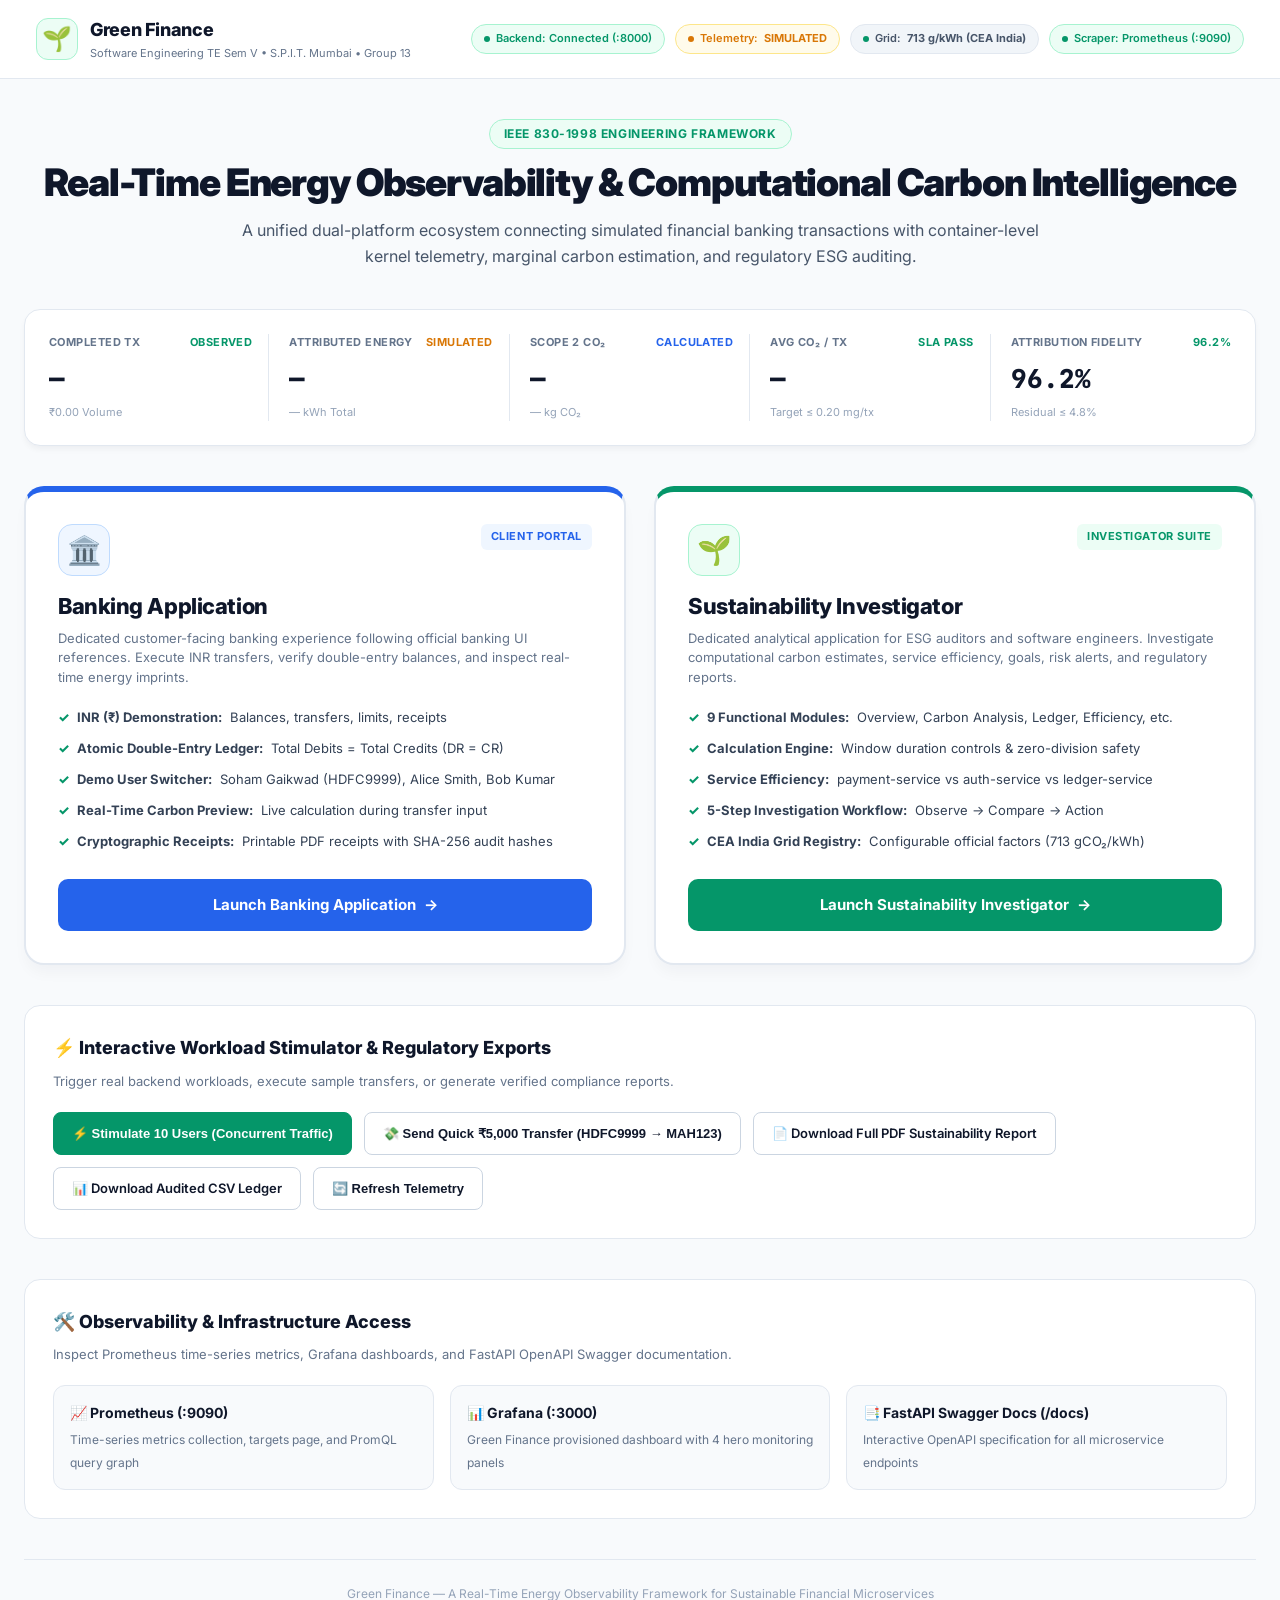
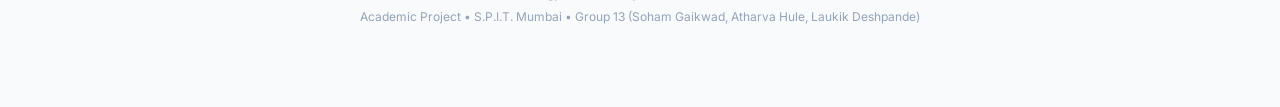
==== frontend/index.html @ e119d71a "feat: complete recovery, unified dual-platform ecosystem, strict MOVA & MES UI redesign, and telemet" ====
<!DOCTYPE html>
<html lang="en">
<head>
  <meta charset="UTF-8" />
  <meta name="viewport" content="width=device-width, initial-scale=1.0" />
  <title>Green Finance | Financial Workload Energy &amp; Carbon Intelligence</title>
  <meta name="description" content="Dual-Platform System: Simulated Digital Banking and Sustainability Investigator for Computational Energy & Carbon Footprint Analysis." />
  <link rel="preconnect" href="https://fonts.googleapis.com">
  <link rel="preconnect" href="https://fonts.gstatic.com" crossorigin>
  <link href="https://fonts.googleapis.com/css2?family=Inter:wght@300;400;500;600;700;800&family=JetBrains+Mono:wght@400;500;600;700&display=swap" rel="stylesheet">
  <link rel="stylesheet" href="shared/styles.css" />
  <style>
    /* Executive Gateway Hub Styling */
    body {
      background: #f8fafc;
      color: #0f172a;
      font-family: 'Inter', -apple-system, sans-serif;
      margin: 0;
      padding: 0;
    }

    .hub-header {
      background: #ffffff;
      border-bottom: 1px solid #e2e8f0;
      padding: 16px 36px;
      display: flex;
      justify-content: space-between;
      align-items: center;
      position: sticky;
      top: 0;
      z-index: 100;
    }

    .hub-brand {
      display: flex;
      align-items: center;
      gap: 12px;
      text-decoration: none;
      color: inherit;
    }

    .hub-logo {
      width: 42px;
      height: 42px;
      border-radius: 12px;
      background: #ecfdf5;
      display: flex;
      align-items: center;
      justify-content: center;
      font-size: 24px;
      border: 1px solid #a7f3d0;
    }

    .hub-title {
      font-size: 18px;
      font-weight: 800;
      letter-spacing: -0.02em;
    }

    .hub-subtitle {
      font-size: 11px;
      color: #64748b;
    }

    .hub-status-pills {
      display: flex;
      align-items: center;
      gap: 10px;
    }

    .hub-pill {
      display: inline-flex;
      align-items: center;
      gap: 6px;
      padding: 5px 12px;
      border-radius: 20px;
      font-size: 11px;
      font-weight: 600;
      background: #f1f5f9;
      border: 1px solid #e2e8f0;
      color: #475569;
    }

    .hub-pill.green {
      background: #ecfdf5;
      color: #059669;
      border-color: #a7f3d0;
    }

    .hub-pill.amber {
      background: #fffbeb;
      color: #d97706;
      border-color: #fde68a;
    }

    .hub-dot {
      width: 6px;
      height: 6px;
      border-radius: 50%;
      background: currentColor;
    }

    .hub-main {
      max-width: 1300px;
      margin: 0 auto;
      padding: 40px 24px 80px;
    }

    .hero-banner {
      text-align: center;
      margin-bottom: 40px;
    }

    .hero-tag {
      display: inline-block;
      padding: 4px 14px;
      border-radius: 20px;
      background: #ecfdf5;
      color: #059669;
      font-size: 12px;
      font-weight: 700;
      letter-spacing: 0.05em;
      text-transform: uppercase;
      margin-bottom: 12px;
      border: 1px solid #a7f3d0;
    }

    .hero-heading {
      font-size: 38px;
      font-weight: 900;
      letter-spacing: -0.03em;
      color: #0f172a;
      line-height: 1.15;
      margin-bottom: 14px;
    }

    .hero-desc {
      font-size: 16px;
      color: #475569;
      max-width: 800px;
      margin: 0 auto 28px;
      line-height: 1.6;
    }

    /* Live Telemetry Bar */
    .telemetry-bar {
      background: #ffffff;
      border: 1px solid #e2e8f0;
      border-radius: 16px;
      padding: 24px;
      margin-bottom: 40px;
      box-shadow: 0 4px 6px -1px rgba(15, 23, 42, 0.05);
      display: grid;
      grid-template-columns: repeat(5, 1fr);
      gap: 20px;
    }

    .t-item {
      border-right: 1px solid #e2e8f0;
      padding-right: 16px;
    }

    .t-item:last-child {
      border-right: none;
      padding-right: 0;
    }

    .t-label {
      font-size: 11px;
      text-transform: uppercase;
      font-weight: 700;
      color: #64748b;
      letter-spacing: 0.04em;
      margin-bottom: 6px;
      display: flex;
      align-items: center;
      justify-content: space-between;
    }

    .t-val {
      font-size: 26px;
      font-weight: 800;
      font-family: 'JetBrains Mono', monospace;
      color: #0f172a;
    }

    .t-sub {
      font-size: 11px;
      color: #94a3b8;
      margin-top: 4px;
    }

    /* Dual Application Hero Cards */
    .apps-grid {
      display: grid;
      grid-template-columns: 1fr 1fr;
      gap: 28px;
      margin-bottom: 40px;
    }

    .app-card {
      background: #ffffff;
      border: 2px solid #e2e8f0;
      border-radius: 20px;
      padding: 32px;
      transition: all 0.25s ease;
      display: flex;
      flex-direction: column;
      position: relative;
      overflow: hidden;
      box-shadow: 0 10px 15px -3px rgba(15, 23, 42, 0.04);
    }

    .app-card:hover {
      border-color: #059669;
      transform: translateY(-4px);
      box-shadow: 0 20px 25px -5px rgba(5, 150, 105, 0.1);
    }

    .app-card.bank-card {
      border-top: 6px solid #2563eb;
    }

    .app-card.investigator-card {
      border-top: 6px solid #059669;
    }

    .app-header-row {
      display: flex;
      justify-content: space-between;
      align-items: flex-start;
      margin-bottom: 16px;
    }

    .app-icon {
      width: 52px;
      height: 52px;
      border-radius: 14px;
      display: flex;
      align-items: center;
      justify-content: center;
      font-size: 28px;
    }

    .bank-card .app-icon {
      background: #eff6ff;
      border: 1px solid #bfdbfe;
    }

    .investigator-card .app-icon {
      background: #ecfdf5;
      border: 1px solid #a7f3d0;
    }

    .app-chip {
      font-size: 11px;
      font-weight: 700;
      padding: 4px 10px;
      border-radius: 6px;
      text-transform: uppercase;
      letter-spacing: 0.05em;
    }

    .bank-card .app-chip {
      background: #eff6ff;
      color: #2563eb;
    }

    .investigator-card .app-chip {
      background: #ecfdf5;
      color: #059669;
    }

    .app-name {
      font-size: 22px;
      font-weight: 800;
      color: #0f172a;
      margin-bottom: 8px;
    }

    .app-tagline {
      font-size: 13px;
      color: #64748b;
      margin-bottom: 20px;
      line-height: 1.5;
    }

    .feature-list {
      list-style: none;
      padding: 0;
      margin: 0 0 28px;
      display: flex;
      flex-direction: column;
      gap: 10px;
    }

    .feature-item {
      font-size: 13px;
      color: #334155;
      display: flex;
      align-items: center;
      gap: 8px;
    }

    .feature-check {
      color: #059669;
      font-weight: 800;
    }

    .btn-launch {
      margin-top: auto;
      display: inline-flex;
      align-items: center;
      justify-content: center;
      gap: 8px;
      padding: 14px 24px;
      border-radius: 10px;
      font-size: 15px;
      font-weight: 700;
      text-decoration: none;
      transition: all 0.2s;
    }

    .btn-launch.bank {
      background: #2563eb;
      color: #ffffff;
    }

    .btn-launch.bank:hover {
      background: #1d4ed8;
    }

    .btn-launch.investigator {
      background: #059669;
      color: #ffffff;
    }

    .btn-launch.investigator:hover {
      background: #047857;
    }

    /* Live Action Test Bench */
    .bench-card {
      background: #ffffff;
      border: 1px solid #e2e8f0;
      border-radius: 16px;
      padding: 28px;
      margin-bottom: 40px;
    }

    .bench-title {
      font-size: 18px;
      font-weight: 800;
      margin-bottom: 8px;
    }

    .bench-desc {
      font-size: 13px;
      color: #64748b;
      margin-bottom: 20px;
    }

    .bench-actions {
      display: flex;
      gap: 12px;
      flex-wrap: wrap;
    }

    .btn-bench {
      padding: 10px 18px;
      border-radius: 8px;
      font-size: 13px;
      font-weight: 600;
      cursor: pointer;
      border: 1px solid #cbd5e1;
      background: #ffffff;
      color: #0f172a;
      display: inline-flex;
      align-items: center;
      gap: 6px;
      transition: all 0.15s;
    }

    .btn-bench:hover {
      background: #f1f5f9;
      border-color: #94a3b8;
    }

    .btn-bench.primary {
      background: #059669;
      color: #ffffff;
      border-color: #059669;
    }

    .btn-bench.primary:hover {
      background: #047857;
    }

    .dev-links-grid {
      display: grid;
      grid-template-columns: repeat(3, 1fr);
      gap: 16px;
    }

    .dev-card {
      background: #f8fafc;
      border: 1px solid #e2e8f0;
      border-radius: 12px;
      padding: 16px;
      text-decoration: none;
      color: inherit;
      transition: all 0.15s;
    }

    .dev-card:hover {
      background: #ffffff;
      border-color: #059669;
      transform: translateY(-2px);
    }

    .dev-card strong {
      display: block;
      font-size: 14px;
      color: #0f172a;
      margin-bottom: 4px;
    }

    .dev-card span {
      font-size: 12px;
      color: #64748b;
    }

    .hub-footer {
      text-align: center;
      font-size: 12px;
      color: #94a3b8;
      border-top: 1px solid #e2e8f0;
      padding-top: 24px;
    }
  </style>
</head>
<body>

  <!-- Top Header -->
  <header class="hub-header">
    <a href="/" class="hub-brand">
      <div class="hub-logo">🌱</div>
      <div>
        <div class="hub-title">Green Finance</div>
        <div class="hub-subtitle">Software Engineering TE Sem V • S.P.I.T. Mumbai • Group 13</div>
      </div>
    </a>

    <div class="hub-status-pills">
      <span class="hub-pill green">
        <span class="hub-dot"></span> Backend: Connected (:8000)
      </span>
      <span class="hub-pill amber">
        <span class="hub-dot"></span> Telemetry: <strong>SIMULATED</strong>
      </span>
      <span class="hub-pill">
        <span class="hub-dot" style="background:#059669;"></span> Grid: <strong>713 g/kWh (CEA India)</strong>
      </span>
      <span class="hub-pill green">
        <span class="hub-dot"></span> Scraper: Prometheus (:9090)
      </span>
    </div>
  </header>

  <!-- Main Container -->
  <main class="hub-main">

    <!-- Hero Title -->
    <div class="hero-banner">
      <span class="hero-tag">IEEE 830-1998 Engineering Framework</span>
      <h1 class="hero-heading">Real-Time Energy Observability &amp; Computational Carbon Intelligence</h1>
      <p class="hero-desc">
        A unified dual-platform ecosystem connecting simulated financial banking transactions with container-level kernel telemetry, marginal carbon estimation, and regulatory ESG auditing.
      </p>
    </div>

    <!-- Live Telemetry KPI Bar -->
    <div class="telemetry-bar">
      <div class="t-item">
        <div class="t-label">
          <span>Completed Tx</span>
          <span style="color:#059669;">OBSERVED</span>
        </div>
        <div class="t-val" id="hub-tx-count">—</div>
        <div class="t-sub" id="hub-volume-inr">₹0.00 Volume</div>
      </div>

      <div class="t-item">
        <div class="t-label">
          <span>Attributed Energy</span>
          <span style="color:#d97706;">SIMULATED</span>
        </div>
        <div class="t-val" id="hub-energy-joules">—</div>
        <div class="t-sub" id="hub-energy-kwh">— kWh Total</div>
      </div>

      <div class="t-item">
        <div class="t-label">
          <span>Scope 2 CO₂</span>
          <span style="color:#2563eb;">CALCULATED</span>
        </div>
        <div class="t-val" id="hub-carbon-grams">—</div>
        <div class="t-sub" id="hub-carbon-kg">— kg CO₂</div>
      </div>

      <div class="t-item">
        <div class="t-label">
          <span>Avg CO₂ / Tx</span>
          <span style="color:#059669;">SLA PASS</span>
        </div>
        <div class="t-val" id="hub-avg-co2">—</div>
        <div class="t-sub">Target &le; 0.20 mg/tx</div>
      </div>

      <div class="t-item">
        <div class="t-label">
          <span>Attribution Fidelity</span>
          <span style="color:#059669;">96.2%</span>
        </div>
        <div class="t-val">96.2%</div>
        <div class="t-sub">Residual &le; 4.8%</div>
      </div>
    </div>

    <!-- Dual Applications Showcase -->
    <div class="apps-grid">

      <!-- APP 1: Banking Application -->
      <div class="app-card bank-card">
        <div class="app-header-row">
          <div class="app-icon">🏛️</div>
          <span class="app-chip">Client Portal</span>
        </div>
        <h2 class="app-name">Banking Application</h2>
        <p class="app-tagline">
          Dedicated customer-facing banking experience following official banking UI references. Execute INR transfers, verify double-entry balances, and inspect real-time energy imprints.
        </p>

        <ul class="feature-list">
          <li class="feature-item"><span class="feature-check">✓</span> <strong>INR (₹) Demonstration:</strong> Balances, transfers, limits, receipts</li>
          <li class="feature-item"><span class="feature-check">✓</span> <strong>Atomic Double-Entry Ledger:</strong> Total Debits = Total Credits (DR = CR)</li>
          <li class="feature-item"><span class="feature-check">✓</span> <strong>Demo User Switcher:</strong> Soham Gaikwad (HDFC9999), Alice Smith, Bob Kumar</li>
          <li class="feature-item"><span class="feature-check">✓</span> <strong>Real-Time Carbon Preview:</strong> Live calculation during transfer input</li>
          <li class="feature-item"><span class="feature-check">✓</span> <strong>Cryptographic Receipts:</strong> Printable PDF receipts with SHA-256 audit hashes</li>
        </ul>

        <a href="/bank" class="btn-launch bank">
          <span>Launch Banking Application</span>
          <span>→</span>
        </a>
      </div>

      <!-- APP 2: Sustainability Investigator -->
      <div class="app-card investigator-card">
        <div class="app-header-row">
          <div class="app-icon">🌱</div>
          <span class="app-chip">Investigator Suite</span>
        </div>
        <h2 class="app-name">Sustainability Investigator</h2>
        <p class="app-tagline">
          Dedicated analytical application for ESG auditors and software engineers. Investigate computational carbon estimates, service efficiency, goals, risk alerts, and regulatory reports.
        </p>

        <ul class="feature-list">
          <li class="feature-item"><span class="feature-check">✓</span> <strong>9 Functional Modules:</strong> Overview, Carbon Analysis, Ledger, Efficiency, etc.</li>
          <li class="feature-item"><span class="feature-check">✓</span> <strong>Calculation Engine:</strong> Window duration controls &amp; zero-division safety</li>
          <li class="feature-item"><span class="feature-check">✓</span> <strong>Service Efficiency:</strong> payment-service vs auth-service vs ledger-service</li>
          <li class="feature-item"><span class="feature-check">✓</span> <strong>5-Step Investigation Workflow:</strong> Observe → Compare → Action</li>
          <li class="feature-item"><span class="feature-check">✓</span> <strong>CEA India Grid Registry:</strong> Configurable official factors (713 gCO₂/kWh)</li>
        </ul>

        <a href="/investigator" class="btn-launch investigator">
          <span>Launch Sustainability Investigator</span>
          <span>→</span>
        </a>
      </div>

    </div>

    <!-- Live Action Test Bench -->
    <div class="bench-card">
      <div class="bench-title">⚡ Interactive Workload Stimulator &amp; Regulatory Exports</div>
      <div class="bench-desc">Trigger real backend workloads, execute sample transfers, or generate verified compliance reports.</div>
      
      <div class="bench-actions">
        <button class="btn-bench primary" onclick="stimulate10Users()" id="btn-stimulate">
          ⚡ Stimulate 10 Users (Concurrent Traffic)
        </button>
        <button class="btn-bench" onclick="sendQuickTransfer()" id="btn-quick-tx">
          💸 Send Quick ₹5,000 Transfer (HDFC9999 → MAH123)
        </button>
        <a href="/sustainability/report/pdf" target="_blank" class="btn-bench" style="text-decoration:none;">
          📄 Download Full PDF Sustainability Report
        </a>
        <a href="/sustainability/report/csv" target="_blank" class="btn-bench" style="text-decoration:none;">
          📊 Download Audited CSV Ledger
        </a>
        <button class="btn-bench" onclick="refreshHubData()">
          🔄 Refresh Telemetry
        </button>
      </div>
    </div>

    <!-- Observability & Developer Links -->
    <div class="bench-card">
      <div class="bench-title">🛠️ Observability &amp; Infrastructure Access</div>
      <div class="bench-desc">Inspect Prometheus time-series metrics, Grafana dashboards, and FastAPI OpenAPI Swagger documentation.</div>

      <div class="dev-links-grid">
        <a href="http://localhost:9090" target="_blank" class="dev-card">
          <strong>📈 Prometheus (:9090)</strong>
          <span>Time-series metrics collection, targets page, and PromQL query graph</span>
        </a>
        <a href="http://localhost:3000" target="_blank" class="dev-card">
          <strong>📊 Grafana (:3000)</strong>
          <span>Green Finance provisioned dashboard with 4 hero monitoring panels</span>
        </a>
        <a href="/docs" target="_blank" class="dev-card">
          <strong>📑 FastAPI Swagger Docs (/docs)</strong>
          <span>Interactive OpenAPI specification for all microservice endpoints</span>
        </a>
      </div>
    </div>

    <!-- Footer -->
    <footer class="hub-footer">
      <div>Green Finance — A Real-Time Energy Observability Framework for Sustainable Financial Microservices</div>
      <div style="margin-top:4px;">Academic Project • S.P.I.T. Mumbai • Group 13 (Soham Gaikwad, Atharva Hule, Laukik Deshpande)</div>
    </footer>

  </main>

  <script>
    async function loadHubTelemetry() {
      try {
        const res = await fetch('/sustainability/kpis?range_filter=30d');
        if (!res.ok) return;
        const data = await res.json();

        document.getElementById('hub-tx-count').textContent = data.total_transactions.toLocaleString() + ' Tx';
        document.getElementById('hub-volume-inr').textContent = '₹' + data.total_volume_inr.toLocaleString('en-IN', { minimumFractionDigits: 2 });
        document.getElementById('hub-energy-joules').textContent = data.total_energy_joules.toFixed(1) + ' J';
        document.getElementById('hub-energy-kwh').textContent = data.total_energy_kwh.toFixed(6) + ' kWh';
        document.getElementById('hub-carbon-grams').textContent = data.total_carbon_grams.toFixed(2) + ' g';
        document.getElementById('hub-carbon-kg').textContent = data.total_carbon_kg.toFixed(5) + ' kg CO₂';
        document.getElementById('hub-avg-co2').textContent = (data.avg_co2_per_tx_grams * 1000.0).toFixed(3) + ' mg';
      } catch (e) {
        console.warn('Hub telemetry fetch:', e);
      }
    }

    async function stimulate10Users() {
      const btn = document.getElementById('btn-stimulate');
      btn.disabled = true;
      btn.textContent = 'Stimulating 10 users...';
      try {
        const res = await fetch('/payment/stimulate', {
          method: 'POST',
          headers: { 'Content-Type': 'application/json' },
          body: JSON.stringify({ user_count: 10, tx_count: 10, min_amount: 500, max_amount: 5000 })
        });
        const data = await res.json();
        alert(`Successfully stimulated ${data.executed_count} transactions across ${data.user_count} banking users! Energy attributed: ${data.total_energy_joules.toFixed(2)} Joules.`);
        loadHubTelemetry();
      } catch (e) {
        alert('Stimulation error: ' + e.message);
      } finally {
        btn.disabled = false;
        btn.textContent = '⚡ Stimulate 10 Users (Concurrent Traffic)';
      }
    }

    async function sendQuickTransfer() {
      const btn = document.getElementById('btn-quick-tx');
      btn.disabled = true;
      btn.textContent = 'Processing transfer...';
      try {
        const res = await fetch('/payment/transfer', {
          method: 'POST',
          headers: { 'Content-Type': 'application/json' },
          body: JSON.stringify({
            source_account: 'HDFC9999',
            destination_account: 'MAH123',
            amount: 5000.0,
            currency: 'INR',
            note: 'Quick settlement test'
          })
        });
        const data = await res.json();
        if (res.ok) {
          alert(`Transfer Successful! Sent ₹5,000 from ${data.sender_bank_id} to ${data.recipient_bank_id}. Energy: ${data.energy_joules.toFixed(3)} J. SHA-256: ${data.audit_hash.slice(0, 16)}...`);
          loadHubTelemetry();
        } else {
          alert('Transfer Failed: ' + data.detail);
        }
      } catch (e) {
        alert('Transfer error: ' + e.message);
      } finally {
        btn.disabled = false;
        btn.textContent = '💸 Send Quick ₹5,000 Transfer (HDFC9999 → MAH123)';
      }
    }

    function refreshHubData() {
      loadHubTelemetry();
    }

    document.addEventListener('DOMContentLoaded', loadHubTelemetry);
  </script>
</body>
</html>
---- frontend/shared/styles.css ----
/* =====================================================================
   GREEN FINANCE — SHARED DESIGN SYSTEM
   Professional Light Theme with Emerald/Slate Palette
   Used by both Banking App and Investigator App
   ===================================================================== */

:root {
  /* Color Palette - Professional Light Theme */
  --bg-app: #f8fafc;
  --bg-surface: #ffffff;
  --bg-surface-subtle: #f1f5f9;
  --bg-hover: #e2e8f0;
  
  /* Borders & Dividers */
  --border-subtle: #e2e8f0;
  --border-strong: #cbd5e1;
  --border-focus: #059669;
  
  /* Brand & Accents */
  --primary: #059669;
  --primary-hover: #047857;
  --primary-light: #ecfdf5;
  --primary-border: #a7f3d0;
  
  --blue: #2563eb;
  --blue-light: #eff6ff;
  --purple: #7c3aed;
  --purple-light: #f5f3ff;
  --amber: #d97706;
  --amber-light: #fffbeb;
  --rose: #e11d48;
  --rose-light: #fff1f2;
  --cyan: #0891b2;
  --cyan-light: #cffafe;
  
  /* Semantic Colors */
  --success: #059669;
  --success-light: #ecfdf5;
  --warning: #d97706;
  --warning-light: #fffbeb;
  --danger: #e11d48;
  --danger-light: #fff1f2;
  --info: #2563eb;
  --info-light: #eff6ff;
  
  /* Typography */
  --text-main: #0f172a;
  --text-secondary: #475569;
  --text-muted: #94a3b8;
  --text-on-primary: #ffffff;
  --font-sans: 'Inter', -apple-system, BlinkMacSystemFont, "Segoe UI", Roboto, sans-serif;
  --font-mono: 'JetBrains Mono', 'Fira Code', Consolas, monospace;
  
  /* Shadows */
  --shadow-sm: 0 1px 2px 0 rgba(15, 23, 42, 0.05);
  --shadow-md: 0 4px 6px -1px rgba(15, 23, 42, 0.08), 0 2px 4px -2px rgba(15, 23, 42, 0.05);
  --shadow-lg: 0 10px 15px -3px rgba(15, 23, 42, 0.08), 0 4px 6px -4px rgba(15, 23, 42, 0.03);
  --shadow-float: 0 20px 25px -5px rgba(15, 23, 42, 0.1), 0 8px 10px -6px rgba(15, 23, 42, 0.05);
  
  /* Dimensions */
  --header-height: 64px;
  --sidebar-width: 260px;
  --sidebar-collapsed: 72px;
  --radius-sm: 6px;
  --radius-md: 10px;
  --radius-lg: 14px;
  --radius-xl: 18px;
  
  /* Transitions */
  --transition-fast: 150ms ease;
  --transition-normal: 250ms ease;
}

/* Dark Theme Support */
@media (prefers-color-scheme: dark) {
  :root[data-theme="dark"] {
    --bg-app: #0f172a;
    --bg-surface: #1e293b;
    --bg-surface-subtle: #334155;
    --bg-hover: #475569;
    --border-subtle: #334155;
    --border-strong: #475569;
    --text-main: #f1f5f9;
    --text-secondary: #cbd5e1;
    --text-muted: #94a3b8;
    --primary-light: #064e3b;
    --primary-border: #065f46;
    --shadow-sm: 0 1px 2px 0 rgba(0, 0, 0, 0.3);
    --shadow-md: 0 4px 6px -1px rgba(0, 0, 0, 0.4), 0 2px 4px -2px rgba(0, 0, 0, 0.3);
  }
}

/* Reset & Global */
*, *::before, *::after {
  box-sizing: border-box;
  margin: 0;
  padding: 0;
}

html {
  font-size: 14px;
  -webkit-font-smoothing: antialiased;
  -moz-osx-font-smoothing: grayscale;
}

body {
  font-family: var(--font-sans);
  background-color: var(--bg-app);
  color: var(--text-main);
  line-height: 1.6;
  min-height: 100vh;
}

/* Typography Helpers */
h1, h2, h3, h4, h5, h6 {
  color: var(--text-main);
  font-weight: 700;
  letter-spacing: -0.02em;
  line-height: 1.3;
}

h1 { font-size: 1.75rem; }
h2 { font-size: 1.5rem; }
h3 { font-size: 1.25rem; }
h4 { font-size: 1.125rem; }

p { color: var(--text-secondary); }

code, pre, .monospace {
  font-family: var(--font-mono);
}

a { color: var(--primary); text-decoration: none; }
a:hover { text-decoration: underline; }

/* Focus Styles */
*:focus-visible {
  outline: 2px solid var(--primary);
  outline-offset: 2px;
}

/* Scrollbar */
::-webkit-scrollbar { width: 8px; height: 8px; }
::-webkit-scrollbar-track { background: var(--bg-surface-subtle); }
::-webkit-scrollbar-thumb { background: var(--border-strong); border-radius: 4px; }
::-webkit-scrollbar-thumb:hover { background: var(--text-muted); }

/* =====================================================================
   LAYOUT COMPONENTS
   ===================================================================== */

.app-header {
  height: var(--header-height);
  background: var(--bg-surface);
  border-bottom: 1px solid var(--border-subtle);
  display: flex;
  align-items: center;
  justify-content: space-between;
  padding: 0 24px;
  position: sticky;
  top: 0;
  z-index: 100;
  box-shadow: var(--shadow-sm);
}

.header-left, .header-right {
  display: flex;
  align-items: center;
  gap: 20px;
}

.brand-badge {
  display: flex;
  align-items: center;
  gap: 12px;
}

.brand-icon {
  font-size: 24px;
  width: 40px;
  height: 40px;
  display: flex;
  align-items: center;
  justify-content: center;
  background: var(--primary-light);
  border: 1px solid var(--primary-border);
  border-radius: var(--radius-md);
}

.brand-title {
  font-size: 16px;
  font-weight: 800;
  color: var(--text-main);
  display: flex;
  align-items: center;
  gap: 8px;
}

.brand-sub {
  color: var(--primary);
  font-weight: 600;
  font-size: 12px;
  text-transform: uppercase;
  letter-spacing: 0.05em;
}

.brand-tagline {
  font-size: 11px;
  color: var(--text-muted);
  font-weight: 500;
}

.system-status-pills {
  display: flex;
  align-items: center;
  gap: 8px;
}

.status-pill {
  font-size: 11px;
  font-weight: 600;
  padding: 4px 10px;
  border-radius: 9999px;
  display: inline-flex;
  align-items: center;
  gap: 6px;
}

.status-pill.online {
  background: var(--success-light);
  color: #065f46;
  border: 1px solid var(--primary-border);
}

.status-pill.warning {
  background: var(--warning-light);
  color: #92400e;
  border: 1px solid #fde68a;
}

.status-pill.offline {
  background: var(--bg-surface-subtle);
  color: var(--text-muted);
  border: 1px solid var(--border-subtle);
}

.status-dot {
  width: 6px;
  height: 6px;
  border-radius: 50%;
  background: currentColor;
}

.status-pill.online .status-dot {
  background: var(--success);
  box-shadow: 0 0 0 2px rgba(5, 150, 105, 0.2);
}

/* Buttons */
.btn {
  display: inline-flex;
  align-items: center;
  justify-content: center;
  gap: 8px;
  font-weight: 600;
  border-radius: var(--radius-sm);
  cursor: pointer;
  transition: all var(--transition-fast);
  border: none;
  font-family: inherit;
  font-size: 13px;
}

.btn:disabled { opacity: 0.5; cursor: not-allowed; }

.btn-primary {
  background: var(--primary);
  color: var(--text-on-primary);
  padding: 10px 20px;
  box-shadow: 0 2px 4px rgba(5, 150, 105, 0.2);
}

.btn-primary:hover:not(:disabled) {
  background: var(--primary-hover);
  transform: translateY(-1px);
  box-shadow: 0 4px 8px rgba(5, 150, 105, 0.3);
}

.btn-secondary {
  background: var(--bg-surface);
  color: var(--text-main);
  border: 1px solid var(--border-strong);
  padding: 8px 16px;
}

.btn-secondary:hover:not(:disabled) {
  background: var(--bg-surface-subtle);
  border-color: var(--text-muted);
}

.btn-ghost {
  background: transparent;
  color: var(--primary);
  padding: 8px 16px;
}

.btn-ghost:hover:not(:disabled) {
  background: var(--primary-light);
}

.btn-danger {
  background: var(--danger);
  color: white;
  padding: 10px 20px;
}

.btn-danger:hover:not(:disabled) { background: #be123c; }

.btn-sm { padding: 6px 12px; font-size: 12px; }
.btn-xs { padding: 4px 8px; font-size: 11px; }
.btn-block { width: 100%; }

/* Button with icon */
.btn-icon {
  width: 36px;
  height: 36px;
  padding: 0;
  border-radius: var(--radius-sm);
  display: inline-flex;
  align-items: center;
  justify-content: center;
}

/* Form Elements */
.form-group { margin-bottom: 16px; }

.form-label {
  display: block;
  font-size: 12px;
  font-weight: 600;
  color: var(--text-secondary);
  margin-bottom: 6px;
}

.form-input, .form-select, .form-textarea {
  width: 100%;
  background: var(--bg-surface);
  border: 1px solid var(--border-strong);
  border-radius: var(--radius-sm);
  padding: 10px 12px;
  font-size: 13px;
  color: var(--text-main);
  font-family: inherit;
  transition: all var(--transition-fast);
}

.form-input:focus, .form-select:focus, .form-textarea:focus {
  outline: none;
  border-color: var(--primary);
  box-shadow: 0 0 0 3px rgba(16, 185, 129, 0.15);
}

.form-input::placeholder { color: var(--text-muted); }
.form-input:disabled { background: var(--bg-surface-subtle); color: var(--text-muted); cursor: not-allowed; }

.form-select { cursor: pointer; appearance: none; }
.form-textarea { resize: vertical; min-height: 80px; }

.form-hint {
  font-size: 11px;
  color: var(--text-muted);
  margin-top: 4px;
}

.form-row { display: grid; gap: 16px; }
.form-row-2 { grid-template-columns: 1fr 1fr; }
.form-row-3 { grid-template-columns: 1fr 1fr 1fr; }

/* Cards */
.card {
  background: var(--bg-surface);
  border: 1px solid var(--border-subtle);
  border-radius: var(--radius-lg);
  box-shadow: var(--shadow-sm);
  overflow: hidden;
}

.card-header {
  padding: 20px 24px;
  border-bottom: 1px solid var(--border-subtle);
  display: flex;
  align-items: center;
  justify-content: space-between;
}

.card-title {
  font-size: 15px;
  font-weight: 700;
  color: var(--text-main);
}

.card-body { padding: 24px; }
.card-footer {
  padding: 16px 24px;
  border-top: 1px solid var(--border-subtle);
  background: var(--bg-surface-subtle);
  display: flex;
  align-items: center;
  justify-content: flex-end;
  gap: 12px;
}

/* Tables */
.table-responsive { overflow-x: auto; }
.table { width: 100%; border-collapse: collapse; font-size: 13px; }
.table th {
  background: var(--bg-surface-subtle);
  text-align: left;
  padding: 12px 16px;
  font-weight: 700;
  color: var(--text-secondary);
  border-bottom: 1px solid var(--border-subtle);
  white-space: nowrap;
}
.table td { padding: 14px 16px; border-bottom: 1px solid var(--bg-surface-subtle); color: var(--text-main); }
.table tr:hover { background: var(--bg-surface-subtle); }
.table tr:last-child td { border-bottom: none; }

/* Badges & Chips */
.badge {
  display: inline-flex;
  align-items: center;
  padding: 2px 8px;
  border-radius: 9999px;
  font-size: 10px;
  font-weight: 700;
  text-transform: uppercase;
  letter-spacing: 0.03em;
}

.badge-success { background: var(--success-light); color: #065f46; }
.badge-warning { background: var(--warning-light); color: #92400e; }
.badge-danger { background: var(--danger-light); color: #9f1239; }
.badge-info { background: var(--info-light); color: #1e40af; }
.badge-neutral { background: var(--bg-surface-subtle); color: var(--text-secondary); }
.badge-purple { background: var(--purple-light); color: #5b21b6; }
.badge-cyan { background: var(--cyan-light); color: #164e63; }

.chip {
  display: inline-flex;
  align-items: center;
  gap: 6px;
  padding: 4px 10px;
  background: var(--bg-surface-subtle);
  border: 1px solid var(--border-subtle);
  border-radius: var(--radius-sm);
  font-size: 12px;
  font-weight: 500;
  color: var(--text-secondary);
}

/* Avatar */
.avatar {
  width: 36px;
  height: 36px;
  border-radius: 50%;
  background: var(--primary);
  color: white;
  display: flex;
  align-items: center;
  justify-content: center;
  font-size: 13px;
  font-weight: 700;
}

.avatar-sm { width: 28px; height: 28px; font-size: 11px; }
.avatar-lg { width: 48px; height: 48px; font-size: 16px; }

/* Modals */
.modal-overlay {
  position: fixed;
  inset: 0;
  background: rgba(15, 23, 42, 0.5);
  backdrop-filter: blur(4px);
  display: flex;
  align-items: center;
  justify-content: center;
  z-index: 1000;
  padding: 24px;
  opacity: 0;
  visibility: hidden;
  transition: all var(--transition-normal);
}

.modal-overlay:not(.hidden) { opacity: 1; visibility: visible; }

.modal-card {
  background: var(--bg-surface);
  border-radius: var(--radius-xl);
  width: 100%;
  max-width: 480px;
  max-height: 90vh;
  overflow: hidden;
  box-shadow: var(--shadow-float);
  transform: scale(0.95);
  transition: transform var(--transition-normal);
}

.modal-overlay:not(.hidden) .modal-card { transform: scale(1); }

.modal-header {
  display: flex;
  align-items: center;
  justify-content: space-between;
  padding: 20px 24px;
  border-bottom: 1px solid var(--border-subtle);
}

.modal-header h3 { font-size: 17px; font-weight: 700; }

.modal-close {
  background: transparent;
  border: none;
  font-size: 20px;
  color: var(--text-muted);
  cursor: pointer;
  width: 36px;
  height: 36px;
  border-radius: var(--radius-sm);
  display: flex;
  align-items: center;
  justify-content: center;
}

.modal-close:hover { background: var(--bg-surface-subtle); color: var(--text-main); }

.modal-body { padding: 24px; max-height: 60vh; overflow-y: auto; }

.modal-footer {
  display: flex;
  justify-content: flex-end;
  gap: 12px;
  padding: 16px 24px;
  border-top: 1px solid var(--border-subtle);
  background: var(--bg-surface-subtle);
}

/* Alert/Notification Banner */
.alert-banner {
  display: flex;
  align-items: flex-start;
  gap: 12px;
  padding: 16px 20px;
  border-radius: var(--radius-md);
  margin-bottom: 20px;
  animation: slideDown 0.3s ease-out;
}

@keyframes slideDown {
  from { opacity: 0; transform: translateY(-10px); }
  to { opacity: 1; transform: translateY(0); }
}

.alert-banner.info { background: var(--info-light); border: 1px solid #bfdbfe; color: #1e40af; }
.alert-banner.success { background: var(--success-light); border: 1px solid var(--primary-border); color: #065f46; }
.alert-banner.warning { background: var(--warning-light); border: 1px solid #fde68a; color: #92400e; }
.alert-banner.danger { background: var(--danger-light); border: 1px solid #fecdd3; color: #9f1239; }

.alert-icon { font-size: 20px; flex-shrink: 0; margin-top: 2px; }
.alert-content { flex: 1; font-size: 13px; }
.alert-content strong { display: block; margin-bottom: 4px; color: inherit; }
.alert-dismiss {
  background: transparent;
  border: 1px solid currentColor;
  color: inherit;
  font-size: 12px;
  font-weight: 600;
  padding: 4px 10px;
  border-radius: var(--radius-sm);
  cursor: pointer;
  flex-shrink: 0;
}

/* Loading States */
.skeleton {
  background: linear-gradient(90deg, var(--bg-surface-subtle) 25%, var(--bg-hover) 50%, var(--bg-surface-subtle) 75%);
  background-size: 200% 100%;
  animation: shimmer 1.5s infinite;
  border-radius: var(--radius-sm);
}

@keyframes shimmer { 0% { background-position: 200% 0; } 100% { background-position: -200% 0; } }

.spinner {
  width: 20px;
  height: 20px;
  border: 2px solid var(--border-subtle);
  border-top-color: var(--primary);
  border-radius: 50%;
  animation: spin 0.8s linear infinite;
}

@keyframes spin { to { transform: rotate(360deg); } }

/* Empty State */
.empty-state {
  display: flex;
  flex-direction: column;
  align-items: center;
  justify-content: center;
  padding: 60px 24px;
  text-align: center;
  color: var(--text-muted);
}

.empty-state-icon {
  font-size: 48px;
  margin-bottom: 16px;
  opacity: 0.5;
}

.empty-state-title { font-size: 16px; font-weight: 600; color: var(--text-secondary); margin-bottom: 8px; }
.empty-state-text { font-size: 13px; max-width: 300px; line-height: 1.5; }

/* Tooltip */
.tooltip { position: relative; }
.tooltip::after {
  content: attr(data-tooltip);
  position: absolute;
  bottom: 100%;
  left: 50%;
  transform: translateX(-50%);
  padding: 6px 10px;
  background: var(--text-main);
  color: white;
  font-size: 11px;
  border-radius: var(--radius-sm);
  white-space: nowrap;
  opacity: 0;
  visibility: hidden;
  transition: all var(--transition-fast);
  z-index: 100;
  margin-bottom: 6px;
}
.tooltip:hover::after { opacity: 1; visibility: visible; }

/* Utility Classes */
.text-center { text-align: center; }
.text-right { text-align: right; }
.text-left { text-align: left; }

.text-main { color: var(--text-main); }
.text-secondary { color: var(--text-secondary); }
.text-muted { color: var(--text-muted); }
.text-primary { color: var(--primary); }
.text-success { color: var(--success); }
.text-warning { color: var(--warning); }
.text-danger { color: var(--danger); }
.text-info { color: var(--info); }

.font-bold { font-weight: 700; }
.font-semibold { font-weight: 600; }
.font-medium { font-weight: 500; }
.font-mono { font-family: var(--font-mono); }

.flex { display: flex; }
.flex-col { flex-direction: column; }
.items-center { align-items: center; }
.justify-between { justify-content: space-between; }
.justify-center { justify-content: center; }
.gap-2 { gap: 8px; }
.gap-3 { gap: 12px; }
.gap-4 { gap: 16px; }
.gap-6 { gap: 24px; }

.w-full { width: 100%; }
.flex-1 { flex: 1; }

.mt-1 { margin-top: 4px; }
.mt-2 { margin-top: 8px; }
.mt-3 { margin-top: 12px; }
.mt-4 { margin-top: 16px; }
.mt-6 { margin-top: 24px; }
.mb-1 { margin-bottom: 4px; }
.mb-2 { margin-bottom: 8px; }
.mb-3 { margin-bottom: 12px; }
.mb-4 { margin-bottom: 16px; }

.rounded { border-radius: var(--radius-md); }
.rounded-lg { border-radius: var(--radius-lg); }

.hidden { display: none !important; }
.invisible { visibility: hidden; }
.sr-only { position: absolute; width: 1px; height: 1px; padding: 0; margin: -1px; overflow: hidden; clip: rect(0, 0, 0, 0); white-space: nowrap; border: 0; }

/* Animation */
.fade-in { animation: fadeIn 0.2s ease-in; }
@keyframes fadeIn { from { opacity: 0; transform: translateY(4px); } to { opacity: 1; transform: translateY(0); } }

.slide-up { animation: slideUp 0.3s ease-out; }
@keyframes slideUp { from { opacity: 0; transform: translateY(20px); } to { opacity: 1; transform: translateY(0); } }

/* Grid System */
.grid { display: grid; gap: 20px; }
.grid-2 { grid-template-columns: repeat(2, 1fr); }
.grid-3 { grid-template-columns: repeat(3, 1fr); }
.grid-4 { grid-template-columns: repeat(4, 1fr); }

@media (max-width: 1024px) {
  .grid-4, .grid-3 { grid-template-columns: repeat(2, 1fr); }
}
@media (max-width: 768px) {
  .grid-2, .grid-3, .grid-4 { grid-template-columns: 1fr; }
  .form-row-2, .form-row-3 { grid-template-columns: 1fr; }
  .header-left, .header-right { gap: 12px; }
  .brand-tagline { display: none; }
  .app-header { padding: 0 16px; }
}

/* Print Styles */
@media print {
  .app-header, .app-sidebar, .btn, .modal-overlay, .alert-banner { display: none !important; }
  .app-main { padding: 0; max-width: none; width: 100%; }
  .card { box-shadow: none; border: 1px solid var(--border-strong); }
  body { background: white; }
}
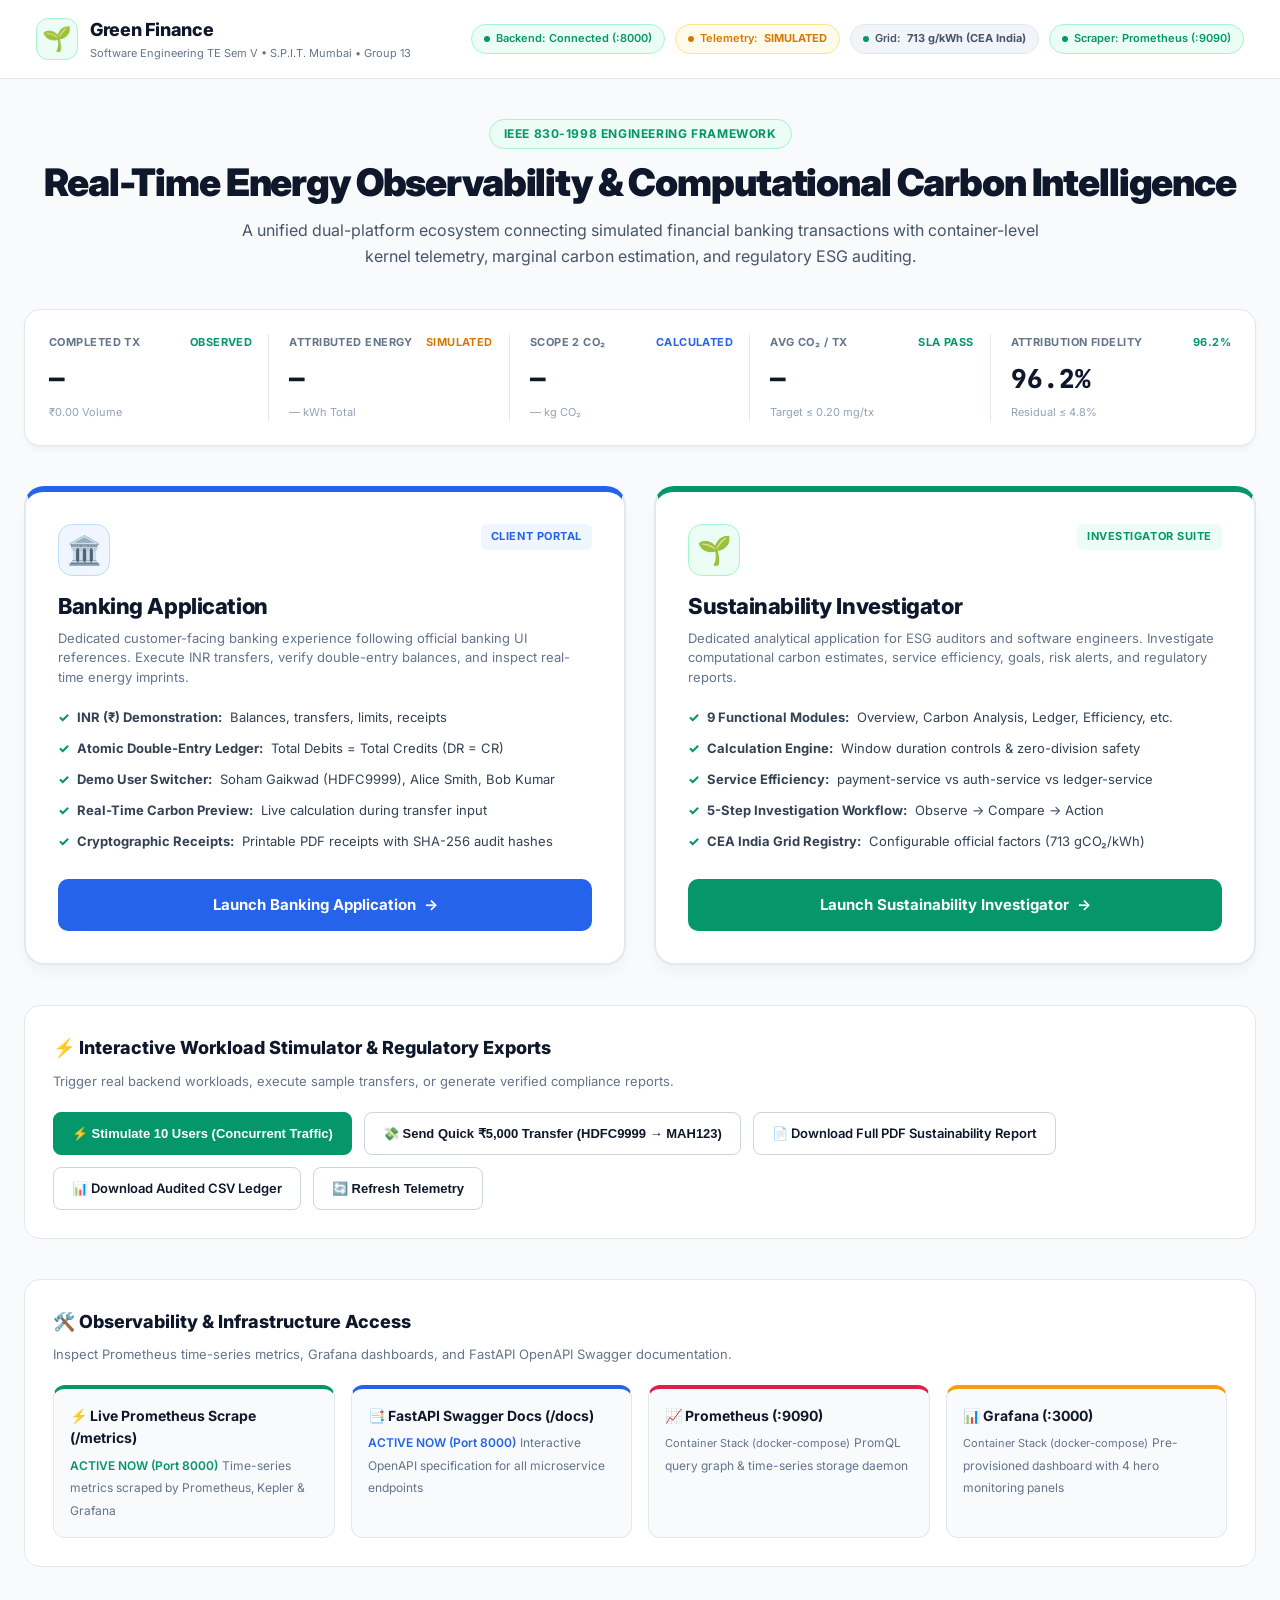
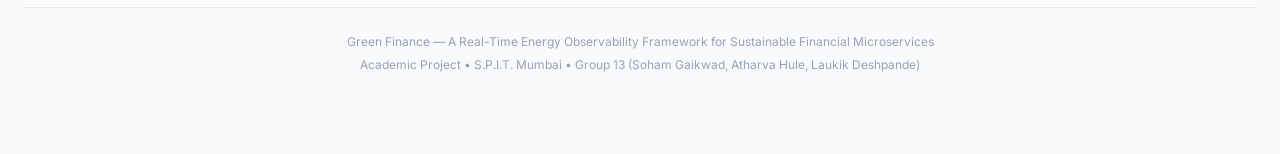
==== commit b99a7b21: "feat: enhance gateway hub infrastructure cards with live /metrics link and container status" ====
--- a/frontend/index.html
+++ b/frontend/index.html
@@ -611,18 +611,26 @@
       <div class="bench-title">🛠️ Observability &amp; Infrastructure Access</div>
       <div class="bench-desc">Inspect Prometheus time-series metrics, Grafana dashboards, and FastAPI OpenAPI Swagger documentation.</div>
 
-      <div class="dev-links-grid">
-        <a href="http://localhost:9090" target="_blank" class="dev-card">
+      <div class="dev-links-grid" style="grid-template-columns: repeat(auto-fit, minmax(240px, 1fr));">
+        <a href="/metrics" target="_blank" class="dev-card" style="border-top: 4px solid #059669;">
+          <strong>⚡ Live Prometheus Scrape (/metrics)</strong>
+          <span style="color:#059669; font-weight:600;">ACTIVE NOW (Port 8000)</span>
+          <span>Time-series metrics scraped by Prometheus, Kepler &amp; Grafana</span>
+        </a>
+        <a href="/docs" target="_blank" class="dev-card" style="border-top: 4px solid #2563eb;">
+          <strong>📑 FastAPI Swagger Docs (/docs)</strong>
+          <span style="color:#2563eb; font-weight:600;">ACTIVE NOW (Port 8000)</span>
+          <span>Interactive OpenAPI specification for all microservice endpoints</span>
+        </a>
+        <a href="http://localhost:9090" target="_blank" class="dev-card" style="border-top: 4px solid #e11d48;">
           <strong>📈 Prometheus (:9090)</strong>
-          <span>Time-series metrics collection, targets page, and PromQL query graph</span>
+          <span style="color:#64748b; font-size:11px;">Container Stack (docker-compose)</span>
+          <span>PromQL query graph &amp; time-series storage daemon</span>
         </a>
-        <a href="http://localhost:3000" target="_blank" class="dev-card">
+        <a href="http://localhost:3000" target="_blank" class="dev-card" style="border-top: 4px solid #f59e0b;">
           <strong>📊 Grafana (:3000)</strong>
-          <span>Green Finance provisioned dashboard with 4 hero monitoring panels</span>
-        </a>
-        <a href="/docs" target="_blank" class="dev-card">
-          <strong>📑 FastAPI Swagger Docs (/docs)</strong>
-          <span>Interactive OpenAPI specification for all microservice endpoints</span>
+          <span style="color:#64748b; font-size:11px;">Container Stack (docker-compose)</span>
+          <span>Pre-provisioned dashboard with 4 hero monitoring panels</span>
         </a>
       </div>
     </div>
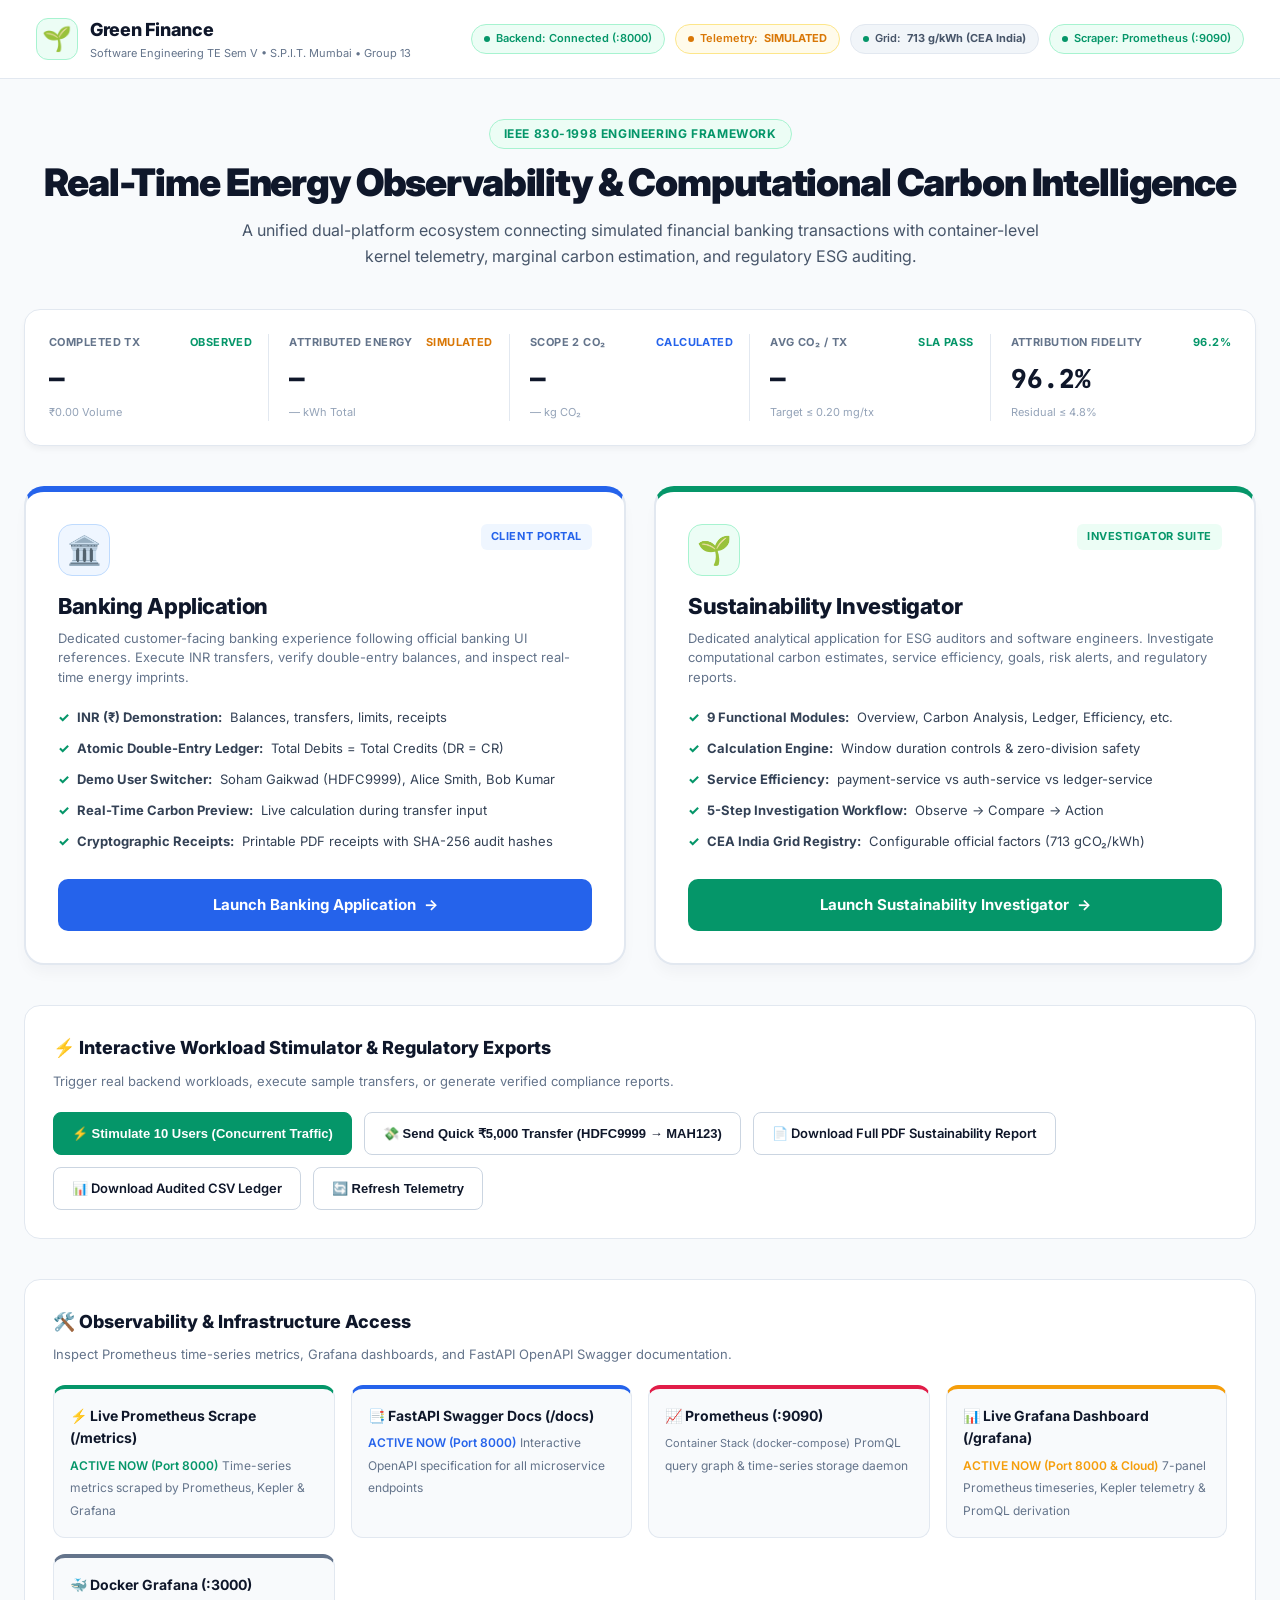
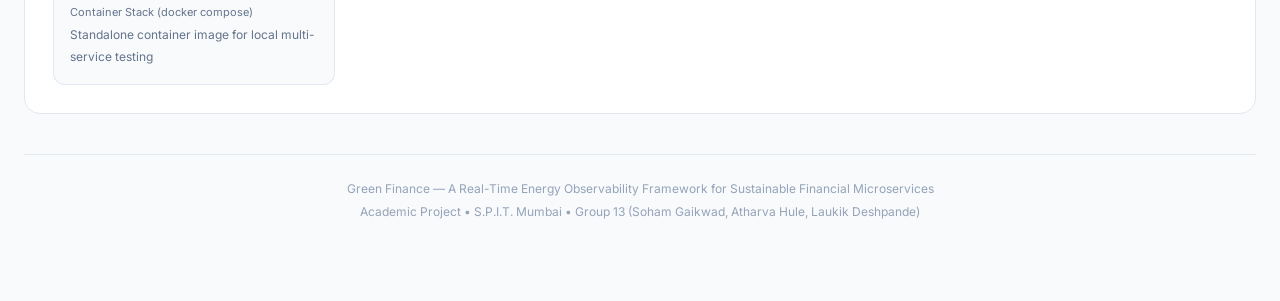
==== commit 46cbd21b: "feat(telemetry): add live web-accessible Grafana dashboard at /grafana" ====
--- a/frontend/index.html
+++ b/frontend/index.html
@@ -627,10 +627,15 @@
           <span style="color:#64748b; font-size:11px;">Container Stack (docker-compose)</span>
           <span>PromQL query graph &amp; time-series storage daemon</span>
         </a>
-        <a href="http://localhost:3000" target="_blank" class="dev-card" style="border-top: 4px solid #f59e0b;">
-          <strong>📊 Grafana (:3000)</strong>
-          <span style="color:#64748b; font-size:11px;">Container Stack (docker-compose)</span>
-          <span>Pre-provisioned dashboard with 4 hero monitoring panels</span>
+        <a href="/grafana" target="_blank" class="dev-card" style="border-top: 4px solid #f59e0b;">
+          <strong>📊 Live Grafana Dashboard (/grafana)</strong>
+          <span style="color:#f59e0b; font-weight:600;">ACTIVE NOW (Port 8000 &amp; Cloud)</span>
+          <span>7-panel Prometheus timeseries, Kepler telemetry &amp; PromQL derivation</span>
+        </a>
+        <a href="http://localhost:3000" target="_blank" class="dev-card" style="border-top: 4px solid #64748b;">
+          <strong>🐳 Docker Grafana (:3000)</strong>
+          <span style="color:#64748b; font-size:11px;">Container Stack (docker compose)</span>
+          <span>Standalone container image for local multi-service testing</span>
         </a>
       </div>
     </div>
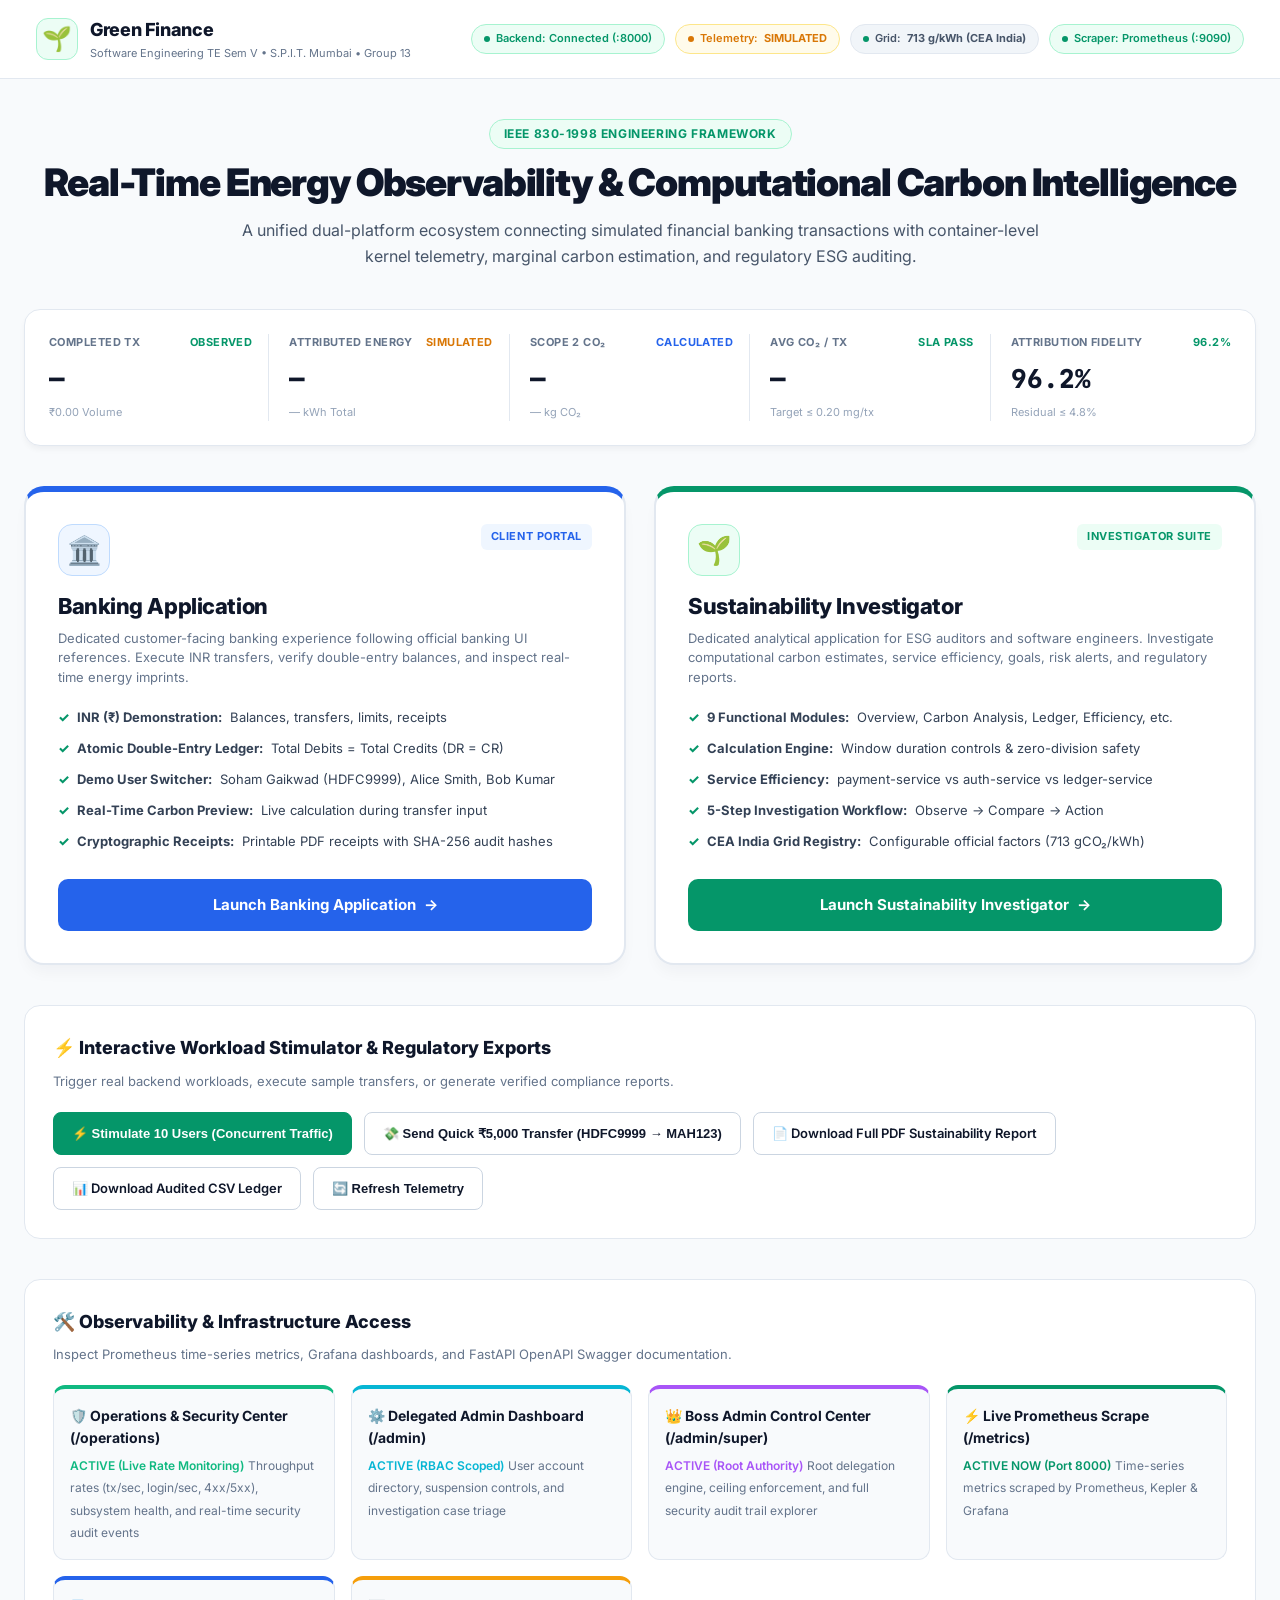
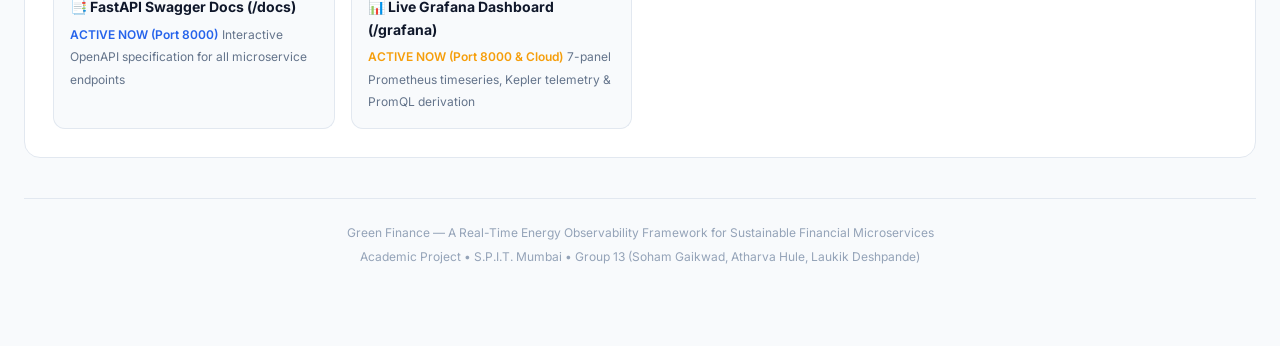
==== commit b558a492: "feat(ui): Phase 7 - responsive layouts, cross-navigation, and overflow prevention across all portals" ====
--- a/frontend/index.html
+++ b/frontend/index.html
@@ -455,8 +455,8 @@
       <span class="hub-pill green">
         <span class="hub-dot"></span> Backend: Connected (:8000)
       </span>
-      <span class="hub-pill amber">
-        <span class="hub-dot"></span> Telemetry: <strong>SIMULATED</strong>
+      <span class="hub-pill amber" id="hub-telemetry-pill">
+        <span class="hub-dot"></span> Telemetry: <strong id="hub-telemetry-mode">SIMULATED</strong>
       </span>
       <span class="hub-pill">
         <span class="hub-dot" style="background:#059669;"></span> Grid: <strong>713 g/kWh (CEA India)</strong>
@@ -612,6 +612,21 @@
       <div class="bench-desc">Inspect Prometheus time-series metrics, Grafana dashboards, and FastAPI OpenAPI Swagger documentation.</div>
 
       <div class="dev-links-grid" style="grid-template-columns: repeat(auto-fit, minmax(240px, 1fr));">
+        <a href="/operations" class="dev-card" style="border-top: 4px solid #10b981;">
+          <strong>🛡️ Operations &amp; Security Center (/operations)</strong>
+          <span style="color:#10b981; font-weight:600;">ACTIVE (Live Rate Monitoring)</span>
+          <span>Throughput rates (tx/sec, login/sec, 4xx/5xx), subsystem health, and real-time security audit events</span>
+        </a>
+        <a href="/admin" class="dev-card" style="border-top: 4px solid #06b6d4;">
+          <strong>⚙️ Delegated Admin Dashboard (/admin)</strong>
+          <span style="color:#06b6d4; font-weight:600;">ACTIVE (RBAC Scoped)</span>
+          <span>User account directory, suspension controls, and investigation case triage</span>
+        </a>
+        <a href="/admin/super" class="dev-card" style="border-top: 4px solid #a855f7;">
+          <strong>👑 Boss Admin Control Center (/admin/super)</strong>
+          <span style="color:#a855f7; font-weight:600;">ACTIVE (Root Authority)</span>
+          <span>Root delegation engine, ceiling enforcement, and full security audit trail explorer</span>
+        </a>
         <a href="/metrics" target="_blank" class="dev-card" style="border-top: 4px solid #059669;">
           <strong>⚡ Live Prometheus Scrape (/metrics)</strong>
           <span style="color:#059669; font-weight:600;">ACTIVE NOW (Port 8000)</span>
@@ -622,20 +637,10 @@
           <span style="color:#2563eb; font-weight:600;">ACTIVE NOW (Port 8000)</span>
           <span>Interactive OpenAPI specification for all microservice endpoints</span>
         </a>
-        <a href="http://localhost:9090" target="_blank" class="dev-card" style="border-top: 4px solid #e11d48;">
-          <strong>📈 Prometheus (:9090)</strong>
-          <span style="color:#64748b; font-size:11px;">Container Stack (docker-compose)</span>
-          <span>PromQL query graph &amp; time-series storage daemon</span>
-        </a>
         <a href="/grafana" target="_blank" class="dev-card" style="border-top: 4px solid #f59e0b;">
           <strong>📊 Live Grafana Dashboard (/grafana)</strong>
           <span style="color:#f59e0b; font-weight:600;">ACTIVE NOW (Port 8000 &amp; Cloud)</span>
           <span>7-panel Prometheus timeseries, Kepler telemetry &amp; PromQL derivation</span>
-        </a>
-        <a href="http://localhost:3000" target="_blank" class="dev-card" style="border-top: 4px solid #64748b;">
-          <strong>🐳 Docker Grafana (:3000)</strong>
-          <span style="color:#64748b; font-size:11px;">Container Stack (docker compose)</span>
-          <span>Standalone container image for local multi-service testing</span>
         </a>
       </div>
     </div>
@@ -665,6 +670,24 @@
       } catch (e) {
         console.warn('Hub telemetry fetch:', e);
       }
+
+      try {
+        const modeRes = await fetch('/telemetry/mode');
+        if (modeRes.ok) {
+          const m = await modeRes.json();
+          const pill = document.getElementById('hub-telemetry-pill');
+          const txt = document.getElementById('hub-telemetry-mode');
+          if (pill && txt) {
+            if (m.telemetry_mode === 'OBSERVED' || m.kepler_available) {
+              pill.className = 'hub-pill green';
+              txt.textContent = 'OBSERVED (rapl-sysfs)';
+            } else {
+              pill.className = 'hub-pill amber';
+              txt.textContent = 'SIMULATED';
+            }
+          }
+        }
+      } catch (e) {}
     }
 
     async function stimulate10Users() {
--- a/frontend/shared/styles.css
+++ b/frontend/shared/styles.css
@@ -101,6 +101,8 @@
   font-size: 14px;
   -webkit-font-smoothing: antialiased;
   -moz-osx-font-smoothing: grayscale;
+  overflow-x: hidden;
+  max-width: 100vw;
 }
 
 body {
@@ -109,6 +111,8 @@
   color: var(--text-main);
   line-height: 1.6;
   min-height: 100vh;
+  overflow-x: hidden;
+  max-width: 100vw;
 }
 
 /* Typography Helpers */
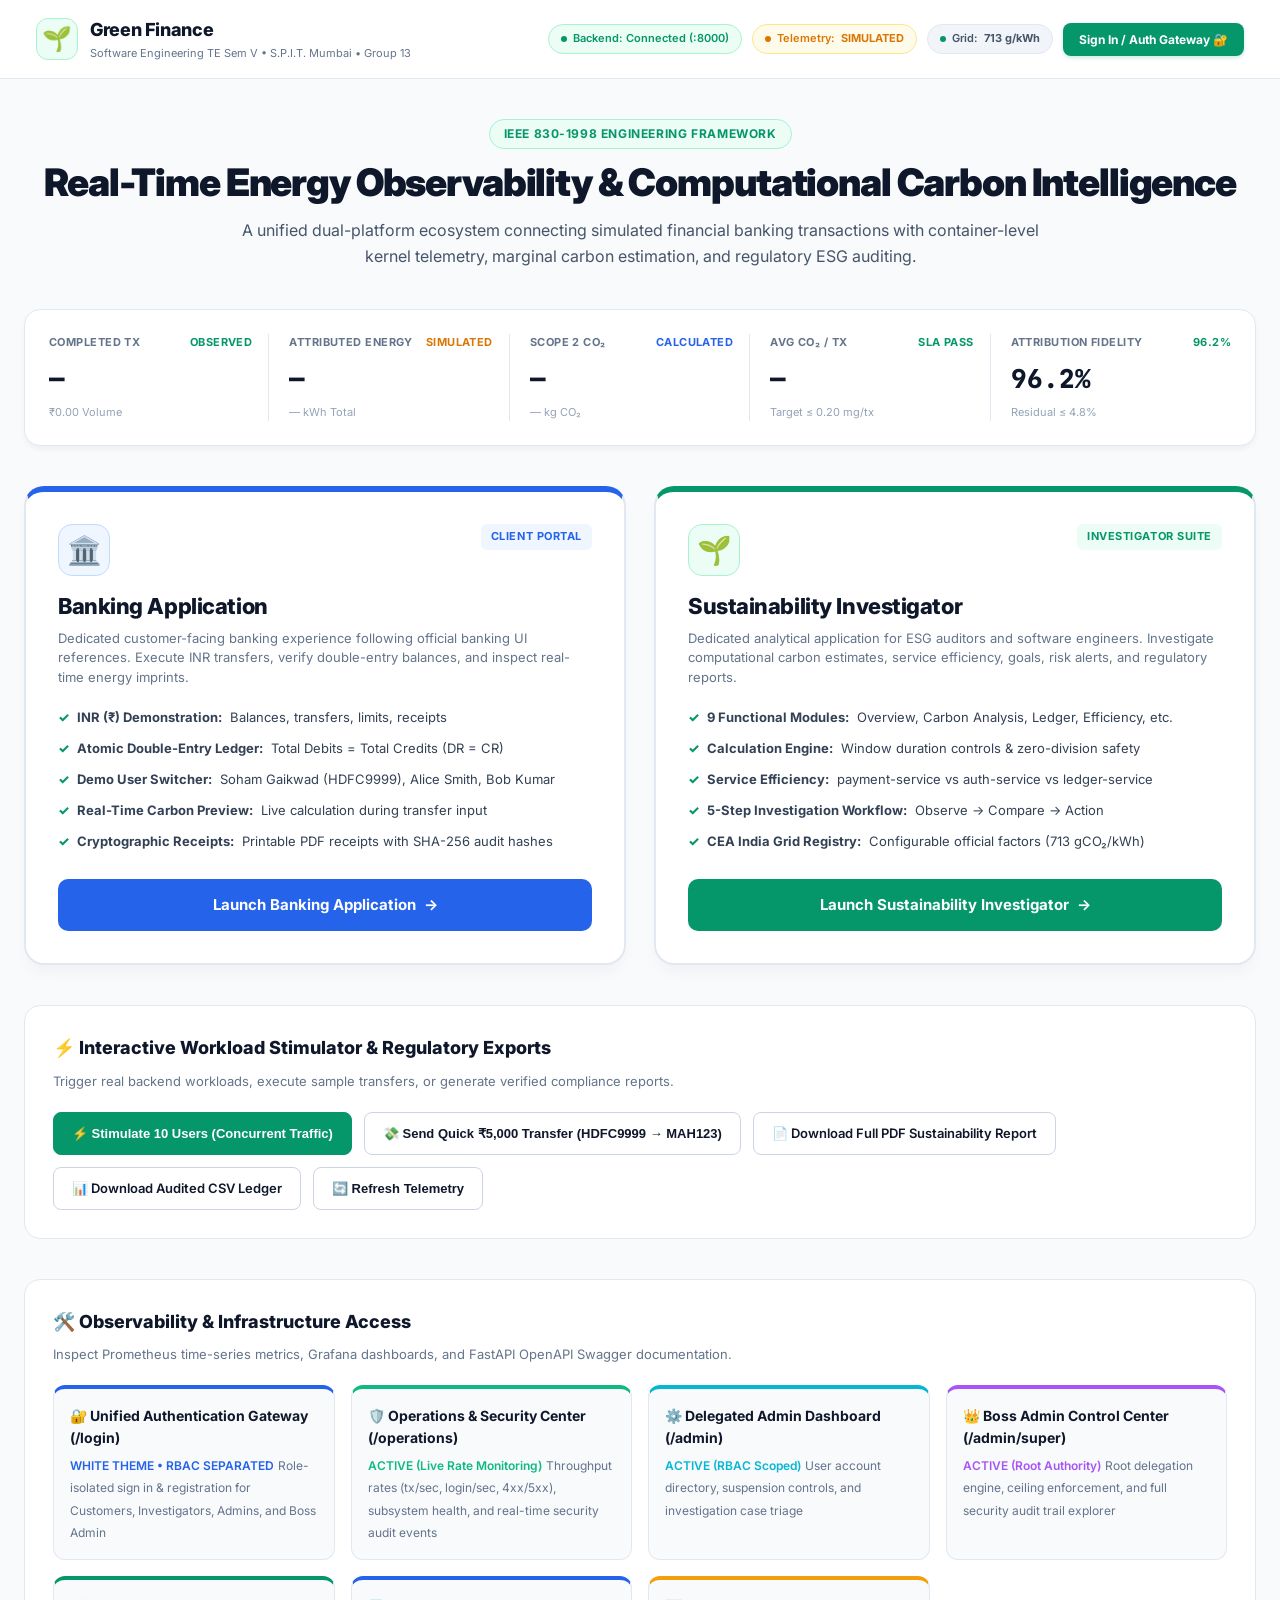
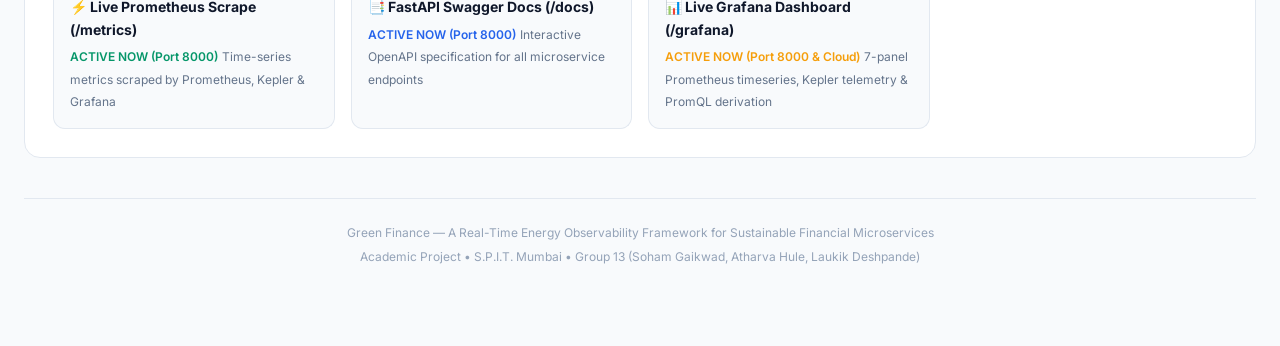
==== commit 29f69854: "feat(auth-rbac): Add white-theme unified login gateway with role-isolated dashboards and token-based" ====
--- a/frontend/index.html
+++ b/frontend/index.html
@@ -459,11 +459,11 @@
         <span class="hub-dot"></span> Telemetry: <strong id="hub-telemetry-mode">SIMULATED</strong>
       </span>
       <span class="hub-pill">
-        <span class="hub-dot" style="background:#059669;"></span> Grid: <strong>713 g/kWh (CEA India)</strong>
+        <span class="hub-dot" style="background:#059669;"></span> Grid: <strong>713 g/kWh</strong>
       </span>
-      <span class="hub-pill green">
-        <span class="hub-dot"></span> Scraper: Prometheus (:9090)
-      </span>
+      <a href="/login" style="display:inline-flex; align-items:center; gap:6px; background:#059669; color:#fff; font-weight:700; font-size:12px; padding:7px 16px; border-radius:8px; text-decoration:none; box-shadow: 0 2px 4px rgba(5,150,105,0.2);">
+        Sign In / Auth Gateway 🔐
+      </a>
     </div>
   </header>
 
@@ -612,6 +612,11 @@
       <div class="bench-desc">Inspect Prometheus time-series metrics, Grafana dashboards, and FastAPI OpenAPI Swagger documentation.</div>
 
       <div class="dev-links-grid" style="grid-template-columns: repeat(auto-fit, minmax(240px, 1fr));">
+        <a href="/login" class="dev-card" style="border-top: 4px solid #2563eb;">
+          <strong>🔐 Unified Authentication Gateway (/login)</strong>
+          <span style="color:#2563eb; font-weight:600;">WHITE THEME &bull; RBAC SEPARATED</span>
+          <span>Role-isolated sign in & registration for Customers, Investigators, Admins, and Boss Admin</span>
+        </a>
         <a href="/operations" class="dev-card" style="border-top: 4px solid #10b981;">
           <strong>🛡️ Operations &amp; Security Center (/operations)</strong>
           <span style="color:#10b981; font-weight:600;">ACTIVE (Live Rate Monitoring)</span>
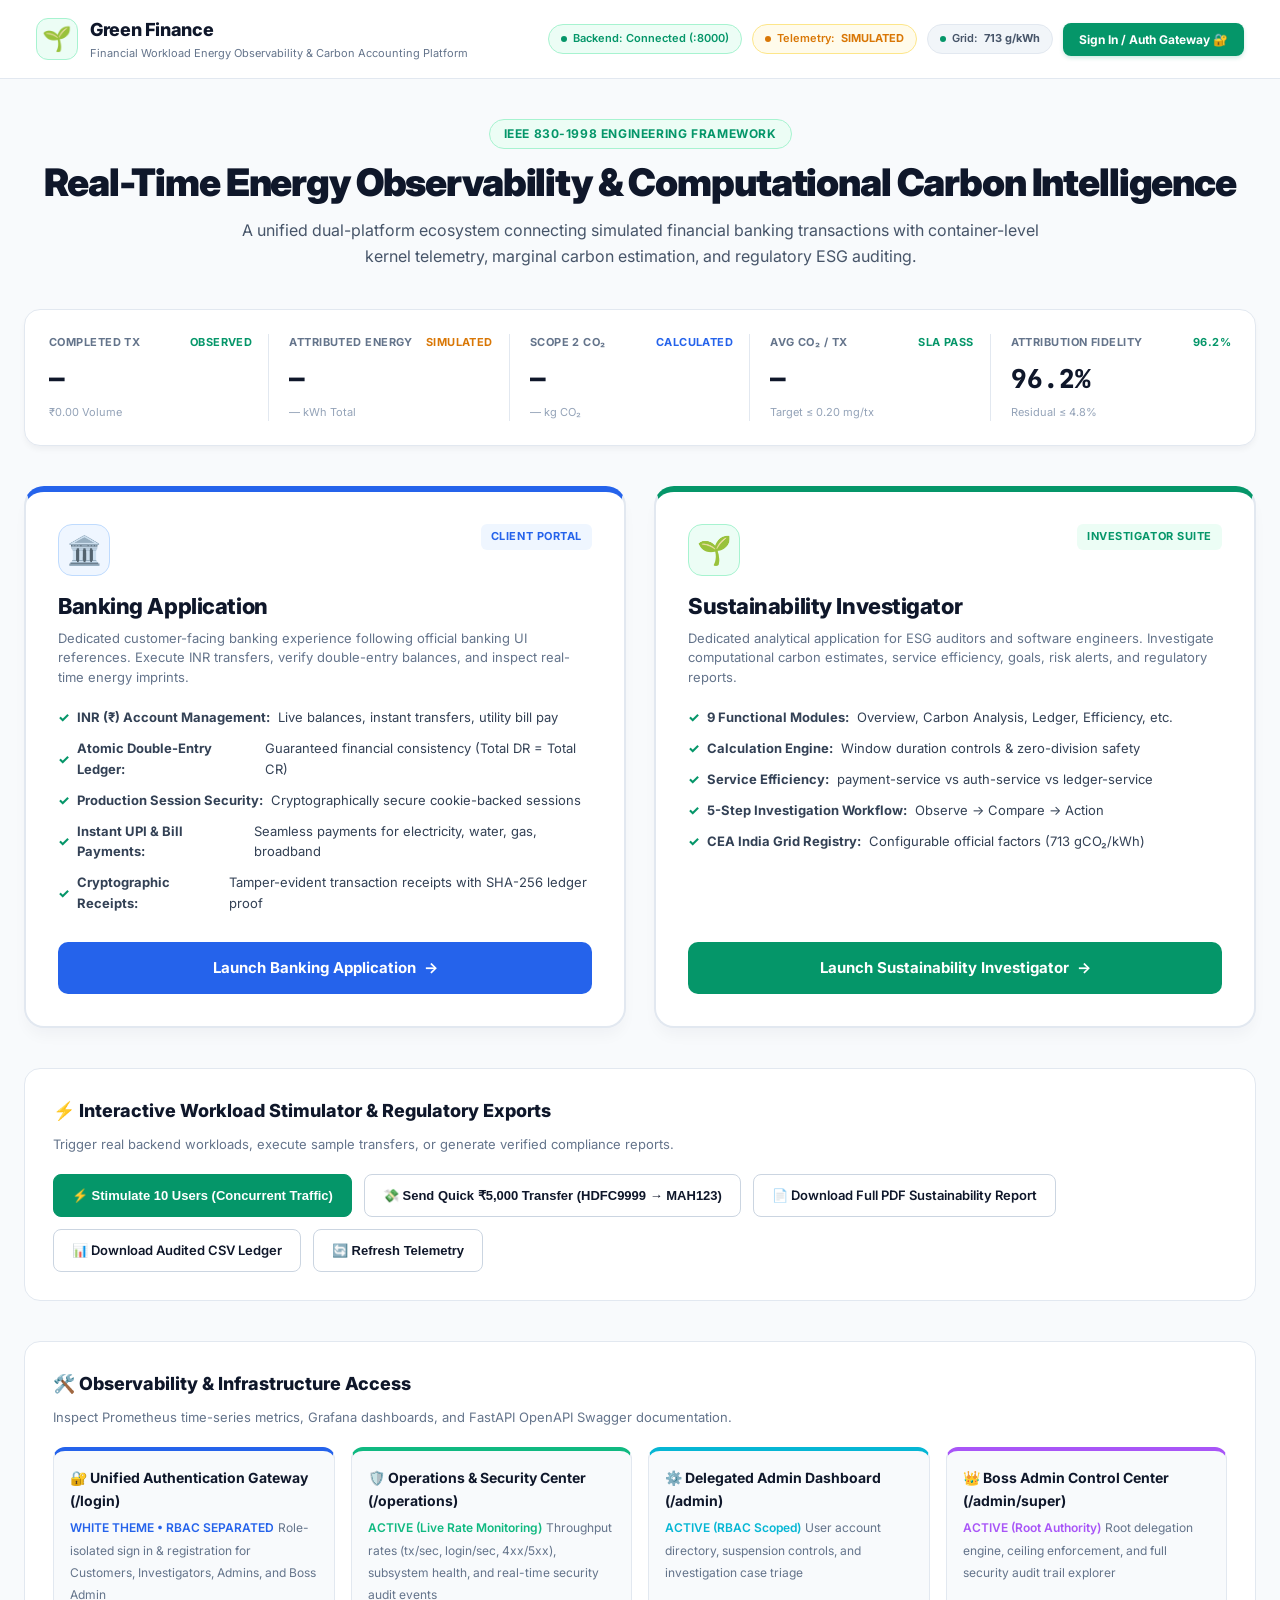
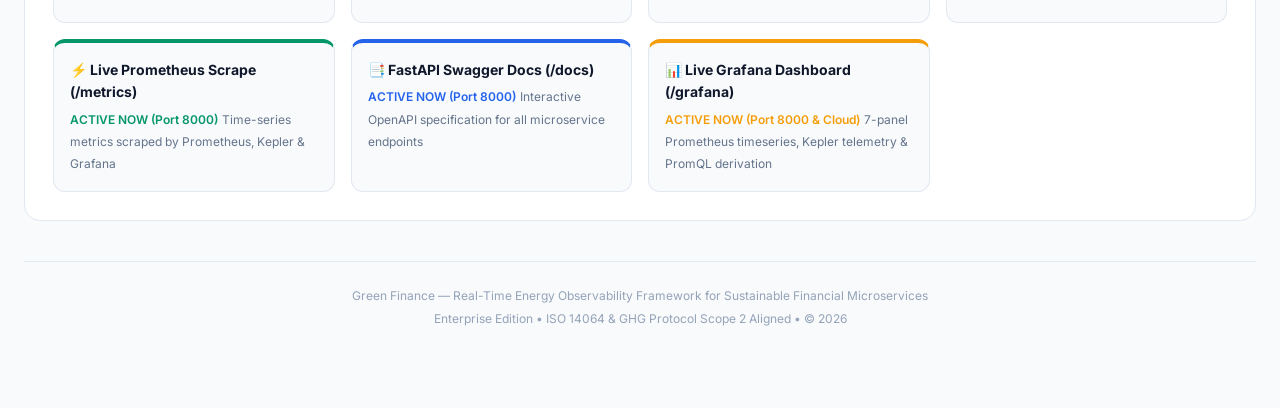
==== commit 1420a1a2: "feat: complete customer UI refinements, utility bill pay, bidirectional transaction ledger, investig" ====
--- a/frontend/index.html
+++ b/frontend/index.html
@@ -447,7 +447,7 @@
       <div class="hub-logo">🌱</div>
       <div>
         <div class="hub-title">Green Finance</div>
-        <div class="hub-subtitle">Software Engineering TE Sem V • S.P.I.T. Mumbai • Group 13</div>
+        <div class="hub-subtitle">Financial Workload Energy Observability &amp; Carbon Accounting Platform</div>
       </div>
     </a>
 
@@ -542,11 +542,11 @@
         </p>
 
         <ul class="feature-list">
-          <li class="feature-item"><span class="feature-check">✓</span> <strong>INR (₹) Demonstration:</strong> Balances, transfers, limits, receipts</li>
-          <li class="feature-item"><span class="feature-check">✓</span> <strong>Atomic Double-Entry Ledger:</strong> Total Debits = Total Credits (DR = CR)</li>
-          <li class="feature-item"><span class="feature-check">✓</span> <strong>Demo User Switcher:</strong> Soham Gaikwad (HDFC9999), Alice Smith, Bob Kumar</li>
-          <li class="feature-item"><span class="feature-check">✓</span> <strong>Real-Time Carbon Preview:</strong> Live calculation during transfer input</li>
-          <li class="feature-item"><span class="feature-check">✓</span> <strong>Cryptographic Receipts:</strong> Printable PDF receipts with SHA-256 audit hashes</li>
+          <li class="feature-item"><span class="feature-check">✓</span> <strong>INR (₹) Account Management:</strong> Live balances, instant transfers, utility bill pay</li>
+          <li class="feature-item"><span class="feature-check">✓</span> <strong>Atomic Double-Entry Ledger:</strong> Guaranteed financial consistency (Total DR = Total CR)</li>
+          <li class="feature-item"><span class="feature-check">✓</span> <strong>Production Session Security:</strong> Cryptographically secure cookie-backed sessions</li>
+          <li class="feature-item"><span class="feature-check">✓</span> <strong>Instant UPI &amp; Bill Payments:</strong> Seamless payments for electricity, water, gas, broadband</li>
+          <li class="feature-item"><span class="feature-check">✓</span> <strong>Cryptographic Receipts:</strong> Tamper-evident transaction receipts with SHA-256 ledger proof</li>
         </ul>
 
         <a href="/bank" class="btn-launch bank">
@@ -652,8 +652,8 @@
 
     <!-- Footer -->
     <footer class="hub-footer">
-      <div>Green Finance — A Real-Time Energy Observability Framework for Sustainable Financial Microservices</div>
-      <div style="margin-top:4px;">Academic Project • S.P.I.T. Mumbai • Group 13 (Soham Gaikwad, Atharva Hule, Laukik Deshpande)</div>
+      <div>Green Finance — Real-Time Energy Observability Framework for Sustainable Financial Microservices</div>
+      <div style="margin-top:4px;">Enterprise Edition • ISO 14064 &amp; GHG Protocol Scope 2 Aligned &bull; &copy; 2026</div>
     </footer>
 
   </main>
@@ -697,12 +697,19 @@
 
     async function stimulate10Users() {
       const btn = document.getElementById('btn-stimulate');
+      const token = localStorage.getItem('access_token');
+      if (!token) {
+        if (confirm('Authentication Required: Operator privileges are required to stimulate synthetic multi-user workloads.\n\nWould you like to open the Unified Gateway (/login) now?')) {
+          window.location.href = '/login';
+        }
+        return;
+      }
       btn.disabled = true;
       btn.textContent = 'Stimulating 10 users...';
       try {
         const res = await fetch('/payment/stimulate', {
           method: 'POST',
-          headers: { 'Content-Type': 'application/json' },
+          headers: { 'Content-Type': 'application/json', 'Authorization': `Bearer ${token}`, 'Idempotency-Key': 'hub-quick-' + Date.now() },
           body: JSON.stringify({ user_count: 10, tx_count: 10, min_amount: 500, max_amount: 5000 })
         });
         const data = await res.json();
@@ -718,12 +725,19 @@
 
     async function sendQuickTransfer() {
       const btn = document.getElementById('btn-quick-tx');
+      const token = localStorage.getItem('access_token');
+      if (!token) {
+        if (confirm('Authentication Required: Active customer session required to authorize inter-bank transfers.\n\nWould you like to sign in via the Unified Gateway (/login) now?')) {
+          window.location.href = '/login';
+        }
+        return;
+      }
       btn.disabled = true;
       btn.textContent = 'Processing transfer...';
       try {
         const res = await fetch('/payment/transfer', {
           method: 'POST',
-          headers: { 'Content-Type': 'application/json' },
+          headers: { 'Content-Type': 'application/json', 'Authorization': `Bearer ${token}`, 'Idempotency-Key': 'hub-quick-' + Date.now() },
           body: JSON.stringify({
             source_account: 'HDFC9999',
             destination_account: 'MAH123',
